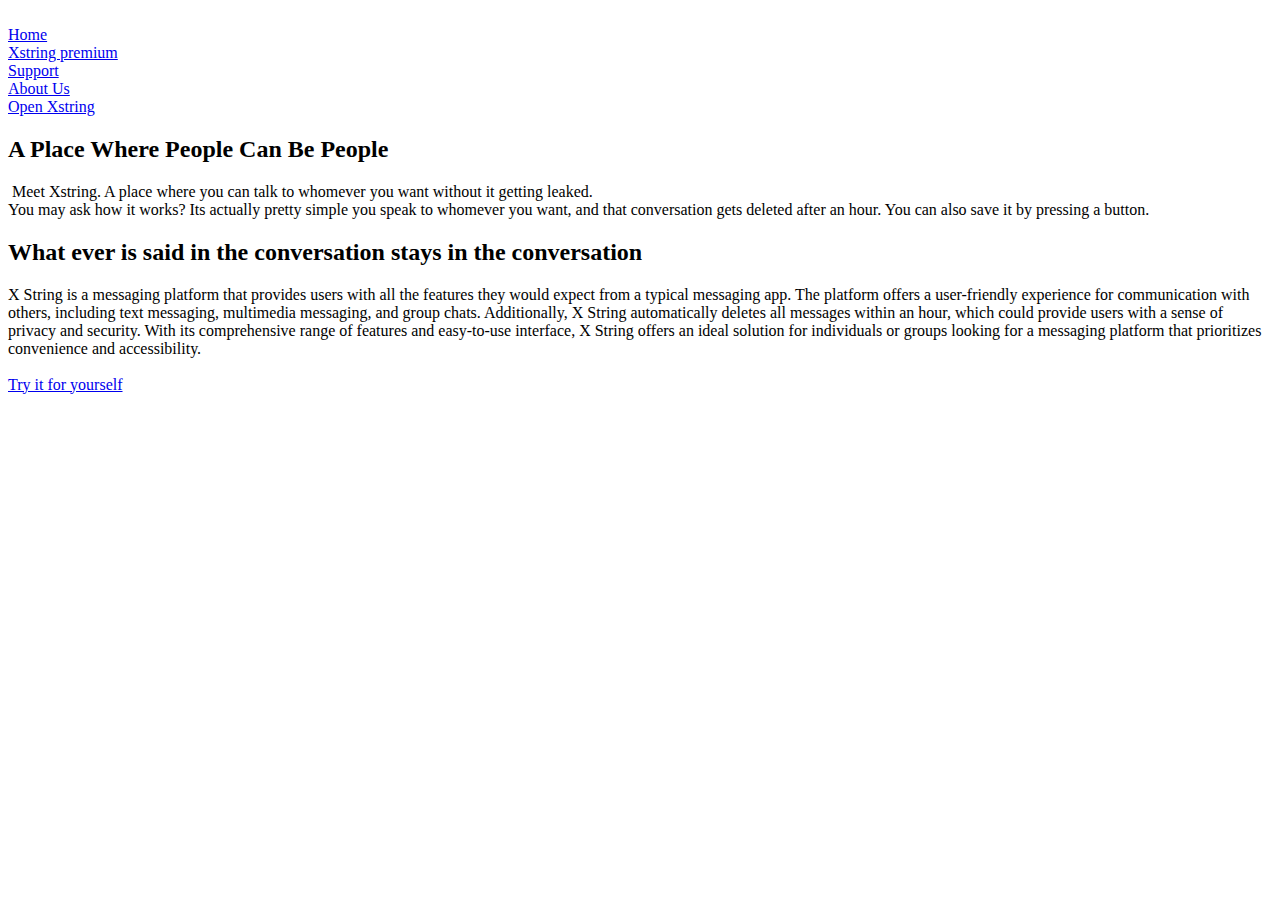
==== index.html @ c37e5413 "Made the login page sync with firebase" ====
<!DOCTYPE html>
<html lang="en">
    <head>
        <meta charset="UTF-8"/>
        <meta http-equiv="X-UA-Compatible" content="IE=edge" />
    <meta name="viewport" content="width=device-width, initial-scale=1.0" />
    <link rel="stylesheet" type="text/css" href="styles.css" />
    <link rel = "icon" href = 
    "Screenshot 2023-03-13 155458.png" 
            type = "image/x-icon">
    </head>
    <body>
        <nav class="navbar">
            <img class="logo" src="Screenshot 2023-03-13 155458.png" alt="">
        <li class="link-item"><a href="index.html" class="link">Home</a></li>
    <li class="link-item"><a href="premium.html" class="link">Xstring premium</a></li>
    <li class="link-item"><a href="support.html" class="link">Support</a></li>
    <li class="link-item"><a href="whyus.html" class="link">About Us</a></li>
    <li class="pill-container"><a href="signup.html" class="link">Open Xstring</a></li>
    </nav>
    <div class="hero-section">
    <h2 class="slogan">A Place Where People Can Be People</h2>
    <img class="hero-logo" src="Screenshot 2023-03-13 155458.png" alt="">
    <p2 class="description">Meet Xstring. A place where you can talk to whomever you want without it getting leaked.</br></p2>
    <p2 class="description">You may ask how it works? Its actually pretty simple you speak to whomever you want, and that conversation gets deleted after an hour. You can also save it by pressing a button.</p2>
    </div>
    <div class="container1">
    <div> <h2>What ever is said in the conversation stays in the conversation</h2>
        <p2>X String is a messaging platform that provides users with all the features they would expect from a typical messaging app. The platform offers a user-friendly experience for communication with others, including text messaging, multimedia messaging, and group chats. Additionally, X String automatically deletes all messages within an hour, which could provide users with a sense of privacy and security.

            With its comprehensive range of features and easy-to-use interface, X String offers an ideal solution for individuals or groups looking for a messaging platform that prioritizes convenience and accessibility. </p2>     
    </div>
            
    
        <img class="footer-logo" src="Screenshot 2023-03-13 155458.png" alt="">

        <li class="pill-container" ><a href="signup.html" calss="link">Try it for yourself</li>
        
    

    

           

    <script src="home.js"></script>
</body>
    
</html>
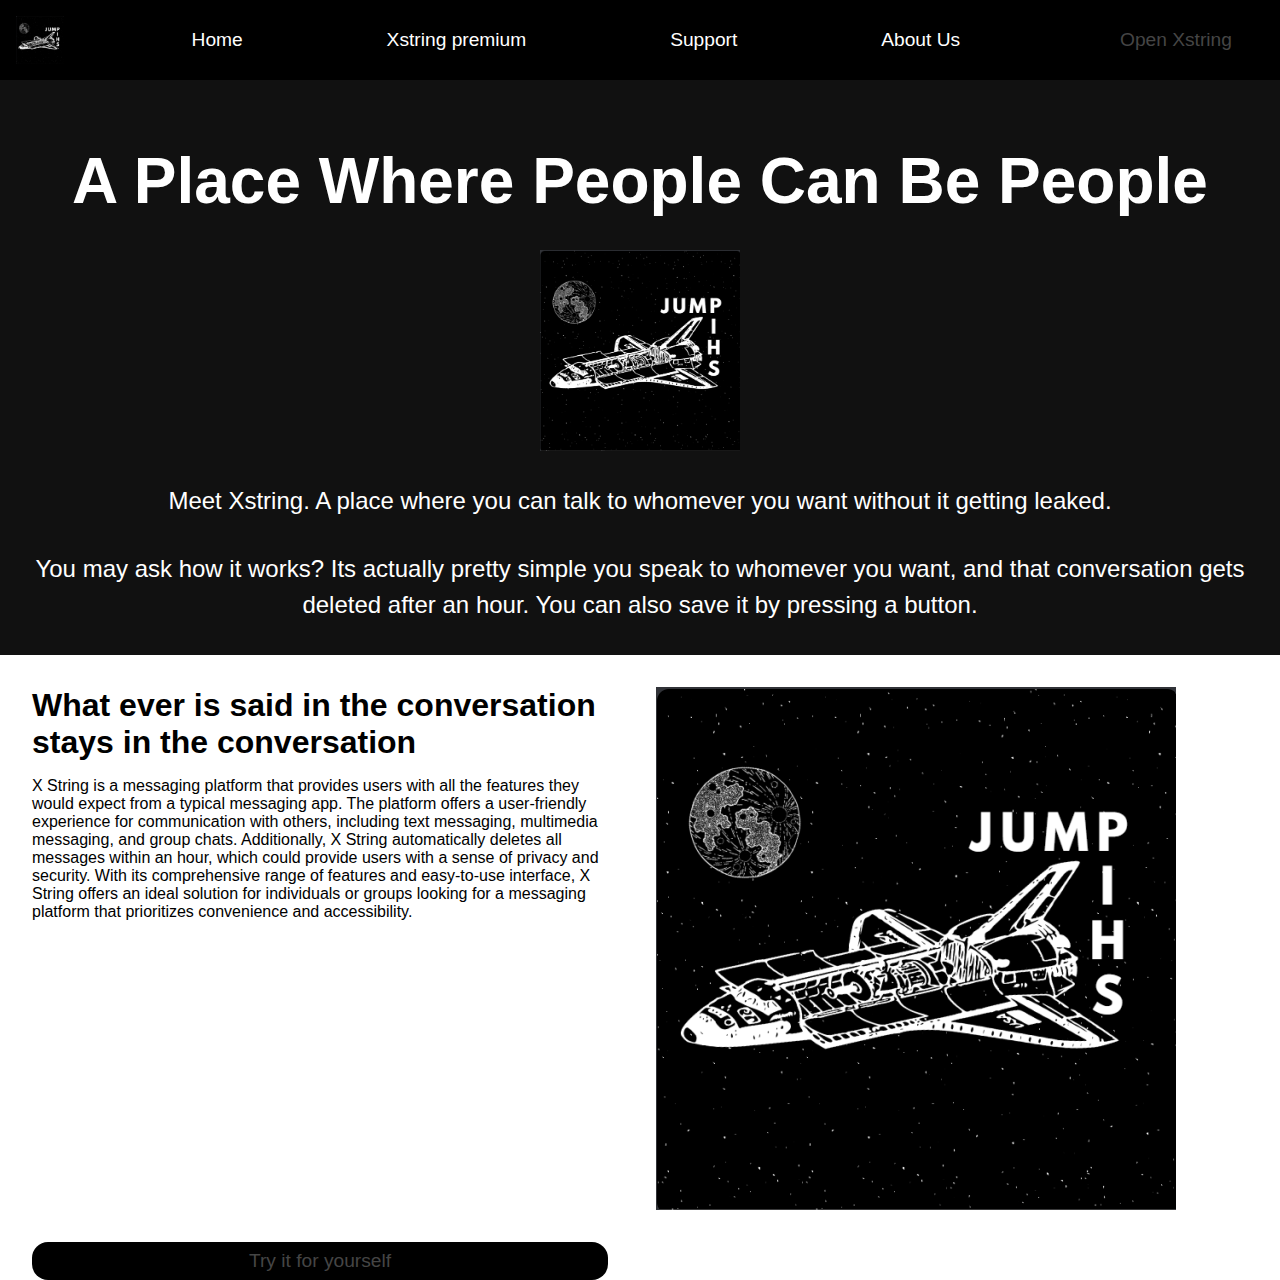
==== commit 0d23924b: "Changed from Xstring to Jumpship" ====
--- a/index.html
+++ b/index.html
@@ -6,12 +6,12 @@
     <meta name="viewport" content="width=device-width, initial-scale=1.0" />
     <link rel="stylesheet" type="text/css" href="styles.css" />
     <link rel = "icon" href = 
-    "Screenshot 2023-03-13 155458.png" 
+    "Jumpship.png" 
             type = "image/x-icon">
     </head>
     <body>
         <nav class="navbar">
-            <img class="logo" src="Screenshot 2023-03-13 155458.png" alt="">
+            <img class="logo" src="Jumpship.png" alt="">
         <li class="link-item"><a href="index.html" class="link">Home</a></li>
     <li class="link-item"><a href="premium.html" class="link">Xstring premium</a></li>
     <li class="link-item"><a href="support.html" class="link">Support</a></li>
@@ -20,7 +20,7 @@
     </nav>
     <div class="hero-section">
     <h2 class="slogan">A Place Where People Can Be People</h2>
-    <img class="hero-logo" src="Screenshot 2023-03-13 155458.png" alt="">
+    <img class="hero-logo" src="Jumpship.png" alt="">
     <p2 class="description">Meet Xstring. A place where you can talk to whomever you want without it getting leaked.</br></p2>
     <p2 class="description">You may ask how it works? Its actually pretty simple you speak to whomever you want, and that conversation gets deleted after an hour. You can also save it by pressing a button.</p2>
     </div>
@@ -32,7 +32,7 @@
     </div>
             
     
-        <img class="footer-logo" src="Screenshot 2023-03-13 155458.png" alt="">
+        <img class="footer-logo" src="Jumpship.png" alt="">
 
         <li class="pill-container" ><a href="signup.html" calss="link">Try it for yourself</li>
         
--- a/styles.css
+++ b/styles.css
@@ -0,0 +1,210 @@
+/* Reset all margin and padding */
+* {
+  margin: 0;
+  padding: 0;
+  box-sizing: border-box;
+}
+
+/* Set default font */
+body {
+  font-family: Arial, sans-serif;
+}
+
+
+html, body {
+  height: 100%;
+}
+
+.wrapper {
+  min-height: 100%;
+  position: relative;
+}
+
+/* Navigation Bar */
+.navbar {
+  display: flex;
+  align-items: center;
+  justify-content: space-between;
+  padding: 1rem;
+  background-color: black;
+  color: #ffffff;
+}
+
+.logo {
+  height: 3rem;
+}
+
+.link-item {
+  list-style: none;
+  display: inline-block;
+  margin-right: 1rem;
+}
+
+.link {
+  color: #ffffff;
+  text-decoration: none;
+  font-size: 1.2rem;
+}
+
+/* Hero Section */
+.hero-section {
+  display: flex;
+  flex-direction: column;
+  align-items: center;
+  justify-content: center;
+  text-align: center;
+  background-color: color-mix(in lch, 5%white, black);;
+  padding: 2rem;
+}
+
+.slogan {
+  font-size: 4rem;
+  font-weight: bold;
+  margin-top: 2rem;
+  color: #ffffff;
+}
+
+.hero-logo {
+  width: 200px;
+  height: auto;
+  margin-top: 2rem;
+}
+
+.description {
+  font-size: 1.5rem;
+  line-height: 1.5;
+  margin-top: 2rem;
+  color: #ffffff;
+}
+
+/* Main Content */
+.container1 {
+  display: grid;
+  grid-template-columns: repeat(2, 1fr);
+  grid-gap: 2rem;
+  margin: 2rem;
+}
+
+.container1 h2 {
+  font-size: 2rem;
+  font-weight: bold;
+  margin-bottom: 1rem;
+}
+
+.container1 p {
+  font-size: 1.2rem;
+  line-height: 1.5;
+}
+
+.footer-container {
+  background-color: #333333;
+  color: #000000;
+  padding: 20px;
+  position: absolute;
+  bottom: 0;
+  width: 100%;
+}
+
+.footer-container .logo {
+  display: inline-block;
+  margin-right: 20px;
+  margin-top: 10px;
+}
+
+.footer-container .logo img {
+  height: 50px;
+  width: 50px;
+}
+
+.footer-container p {
+  margin: 0;
+  padding-top: 10px;
+  font-size: 14px;
+}
+
+
+
+
+.pill-container {
+  background-color: #000000;
+  border-radius: 1rem;
+  display: inline-block;
+  padding: 0.5rem 1rem;
+  margin-right: 1rem;
+  text-align: center;
+  color:#fff;
+}
+
+.pill-container a {
+  color: #454545;
+  text-decoration: none;
+  font-size: 1.2rem;
+}
+.footer {
+  position: relative;
+  padding: 40px 10vw;
+  padding-bottom: 80px;
+  background: #000000;
+  color: #fff;
+}
+
+.footer-content {
+  display: flex;
+  justify-content: space-between;
+}
+
+.footer-content .logo {
+  height: 160px;
+}
+
+.footer-ul-container {
+  width: 45%;
+  display: flex;
+  justify-content: space-between;
+}
+
+.category {
+  width: 200px;
+  display: grid;
+  grid-template-columns: repeat(2, 1fr);
+  grid-gap: 10px;
+  list-style: none;
+}
+
+.category-title {
+  grid-column: span 2;
+  text-transform: capitalize;
+  font-size: 20px;
+  margin-bottom: 20px;
+}
+
+.category .footer-link {
+  text-decoration: none;
+  text-transform: capitalize;
+  color: rgba(255, 255, 255, 0.75);
+}
+
+.category .footer-link:hover {
+  color: #fff;
+}
+
+.footer-social-container {
+  margin-top: 40px;
+  display: flex;
+  justify-content: space-between;
+}
+
+.social-link {
+  color: #fff;
+  text-transform: capitalize;
+}
+
+.footer-credit {
+  position: absolute;
+  left: 0;
+  bottom: 0;
+  width: 100%;
+  padding: 10px;
+  text-align: center;
+  background: rgba(0, 0, 0, 0.2);
+}
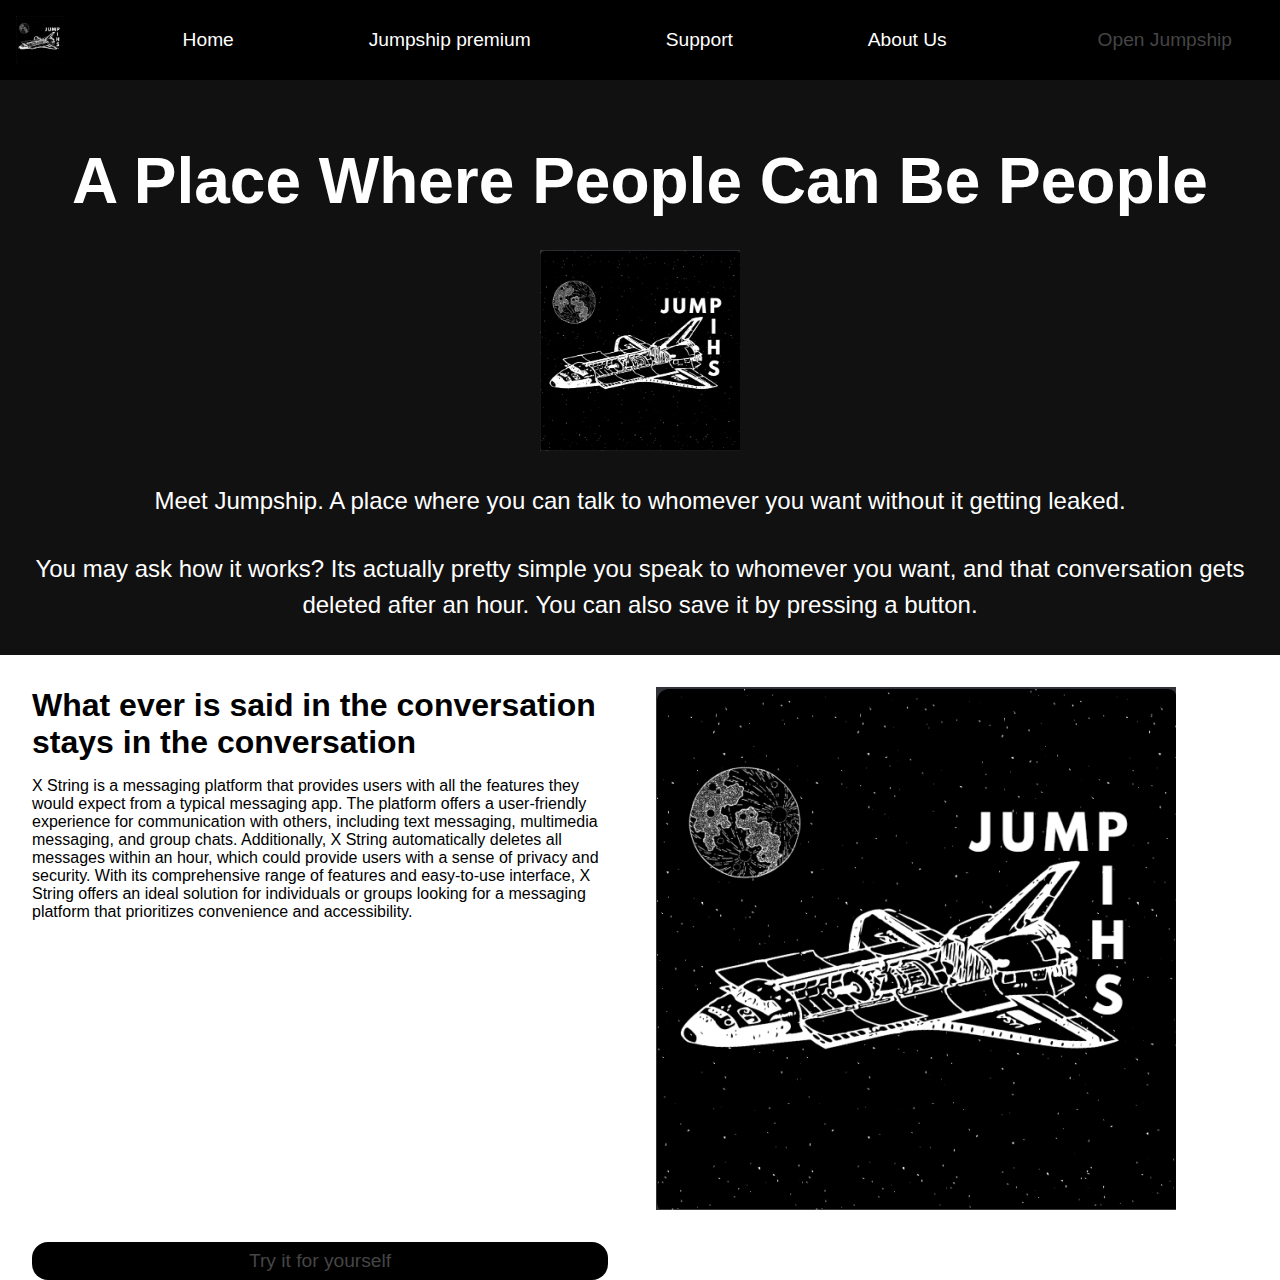
==== commit ed1cb543: "modified xstring to jumpship" ====
--- a/index.html
+++ b/index.html
@@ -13,15 +13,15 @@
         <nav class="navbar">
             <img class="logo" src="Jumpship.png" alt="">
         <li class="link-item"><a href="index.html" class="link">Home</a></li>
-    <li class="link-item"><a href="premium.html" class="link">Xstring premium</a></li>
+    <li class="link-item"><a href="premium.html" class="link">Jumpship premium</a></li>
     <li class="link-item"><a href="support.html" class="link">Support</a></li>
     <li class="link-item"><a href="whyus.html" class="link">About Us</a></li>
-    <li class="pill-container"><a href="signup.html" class="link">Open Xstring</a></li>
+    <li class="pill-container"><a href="signup.html" class="link">Open Jumpship</a></li>
     </nav>
     <div class="hero-section">
     <h2 class="slogan">A Place Where People Can Be People</h2>
     <img class="hero-logo" src="Jumpship.png" alt="">
-    <p2 class="description">Meet Xstring. A place where you can talk to whomever you want without it getting leaked.</br></p2>
+    <p2 class="description">Meet Jumpship. A place where you can talk to whomever you want without it getting leaked.</br></p2>
     <p2 class="description">You may ask how it works? Its actually pretty simple you speak to whomever you want, and that conversation gets deleted after an hour. You can also save it by pressing a button.</p2>
     </div>
     <div class="container1">
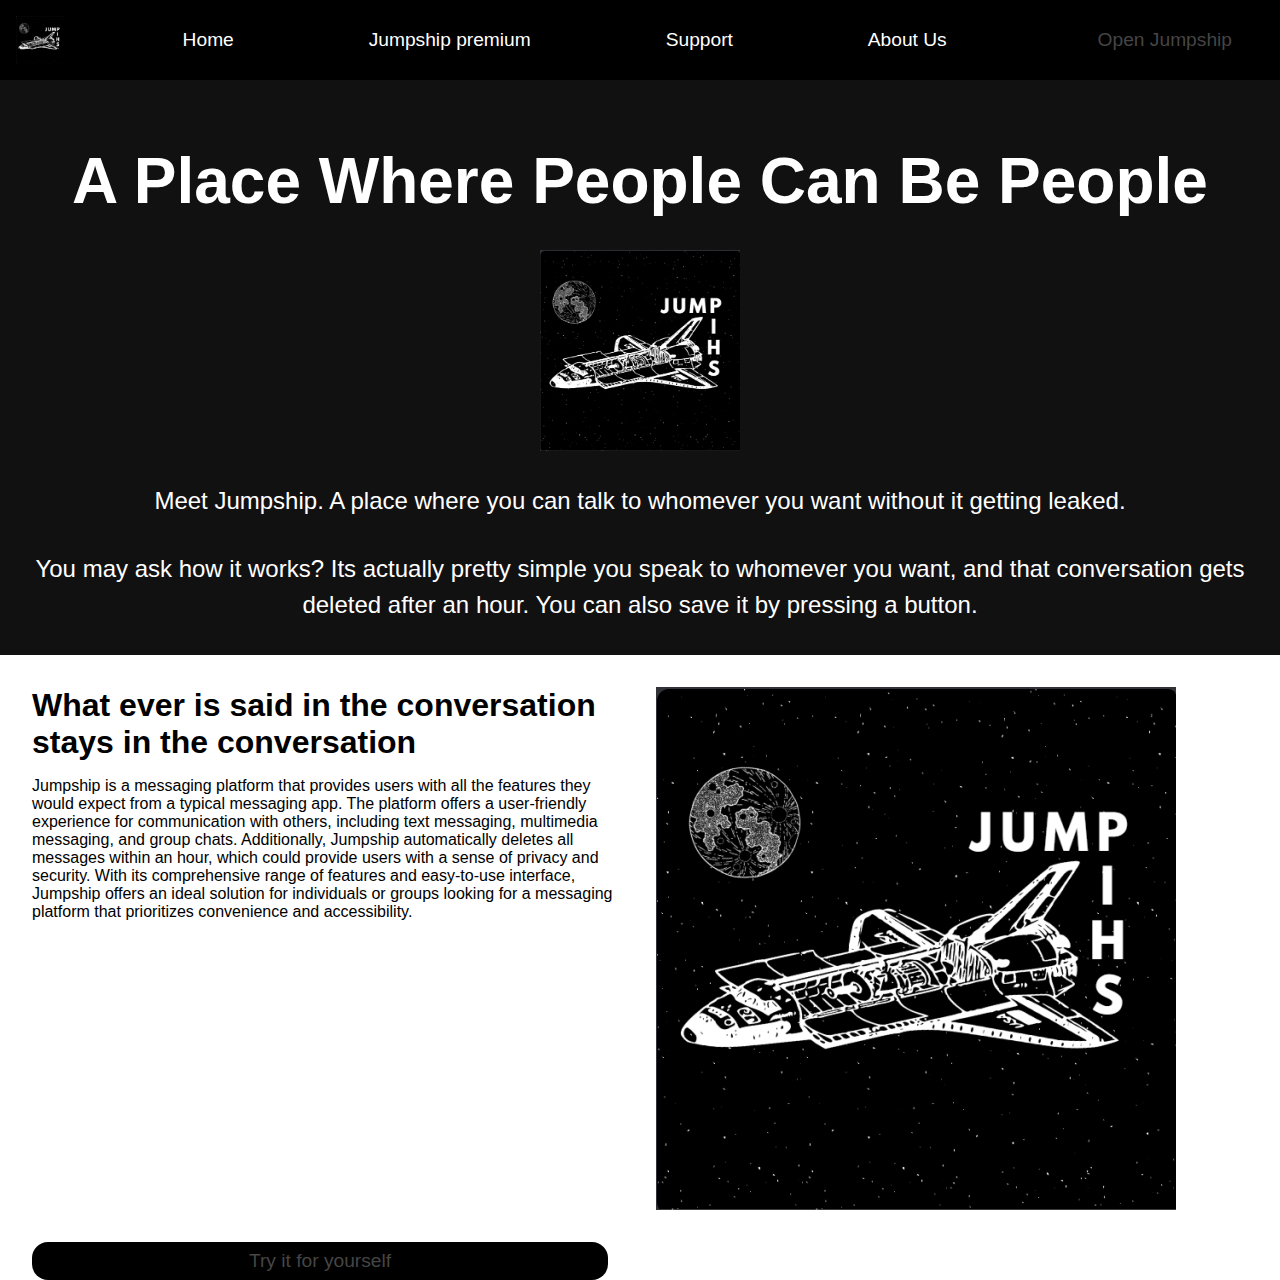
==== commit f925aa1a: "yo" ====
--- a/index.html
+++ b/index.html
@@ -26,9 +26,9 @@
     </div>
     <div class="container1">
     <div> <h2>What ever is said in the conversation stays in the conversation</h2>
-        <p2>X String is a messaging platform that provides users with all the features they would expect from a typical messaging app. The platform offers a user-friendly experience for communication with others, including text messaging, multimedia messaging, and group chats. Additionally, X String automatically deletes all messages within an hour, which could provide users with a sense of privacy and security.
+        <p2>Jumpship is a messaging platform that provides users with all the features they would expect from a typical messaging app. The platform offers a user-friendly experience for communication with others, including text messaging, multimedia messaging, and group chats. Additionally, Jumpship automatically deletes all messages within an hour, which could provide users with a sense of privacy and security.
 
-            With its comprehensive range of features and easy-to-use interface, X String offers an ideal solution for individuals or groups looking for a messaging platform that prioritizes convenience and accessibility. </p2>     
+            With its comprehensive range of features and easy-to-use interface, Jumpship offers an ideal solution for individuals or groups looking for a messaging platform that prioritizes convenience and accessibility. </p2>     
     </div>
             
     
